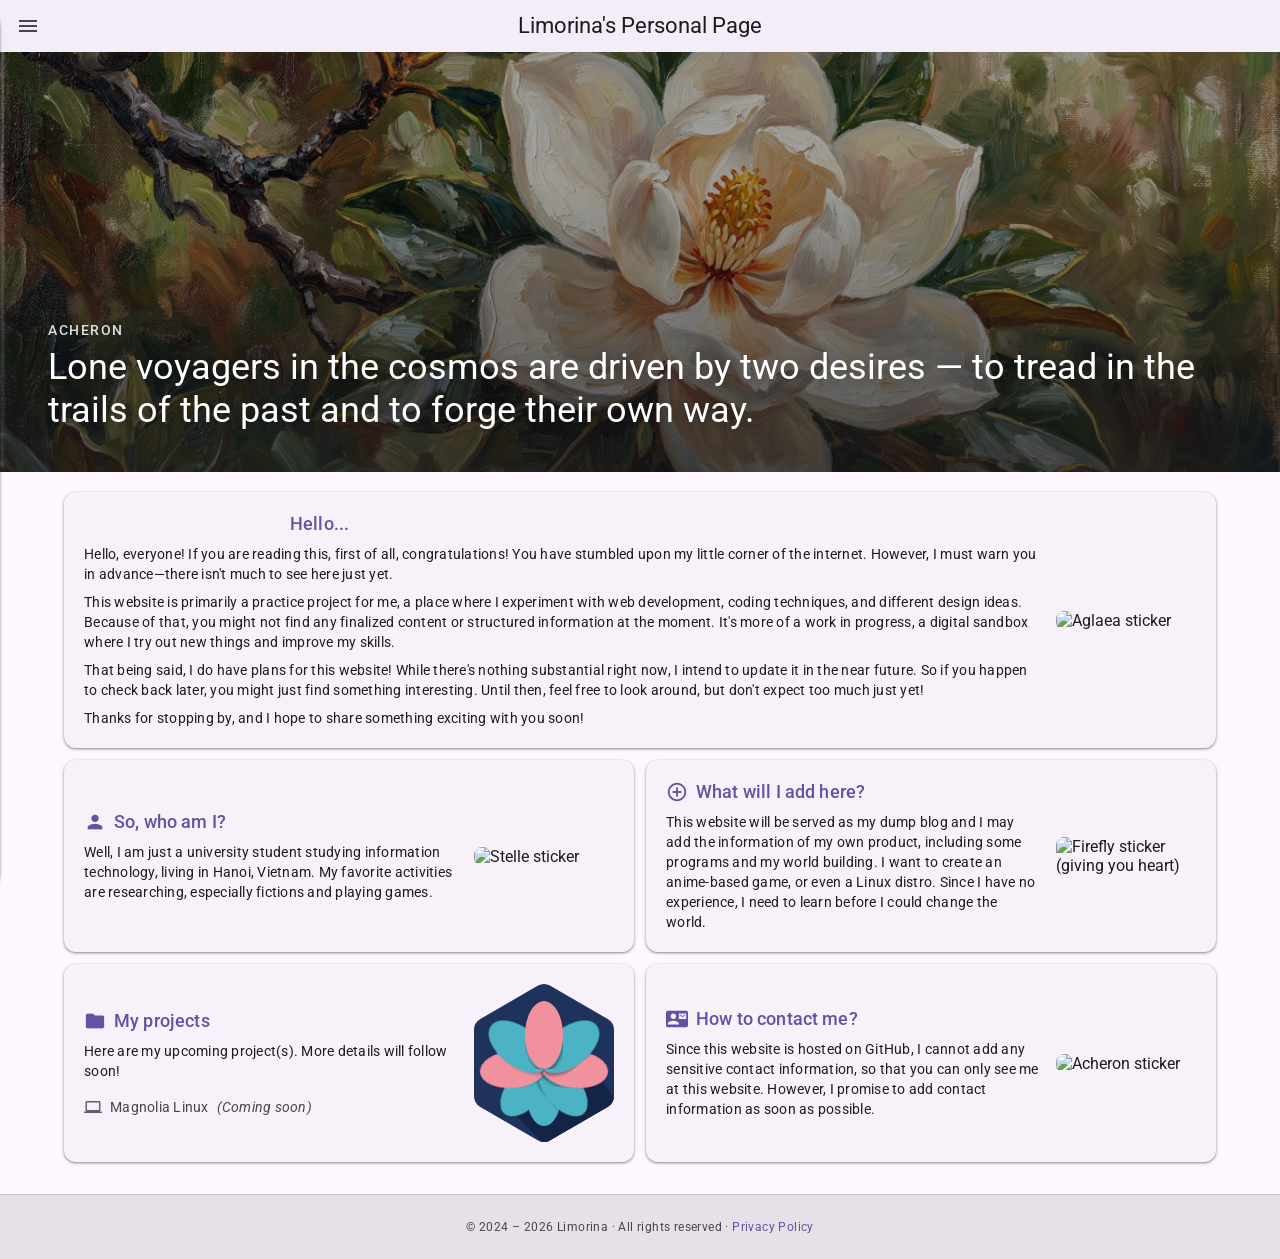
==== index.html @ 6ddd9842 "Update index.html" ====
<!DOCTYPE html>
<html lang="en">

<head>
    <meta charset="utf-8">
    <meta http-equiv="X-UA-Compatible" content="IE=edge">
    <meta name="viewport" content="width=device-width, initial-scale=1">
    <title>Limorina's Personal Page</title>

    <!-- Favicon -->
    <link rel="icon" type="image/svg+xml" href="assets/images/magnolia-m3.svg">
    <link rel="apple-touch-icon" href="assets/images/magnolia-m3.svg">

    <!-- Google Fonts: Roboto + Material Symbols -->
    <link rel="preconnect" href="https://fonts.googleapis.com">
    <link rel="preconnect" href="https://fonts.gstatic.com" crossorigin>
    <link href="https://fonts.googleapis.com/css2?family=Roboto:wght@300;400;500;700&display=swap" rel="stylesheet">
    <link
        href="https://fonts.googleapis.com/css2?family=Material+Symbols+Outlined:opsz,wght,FILL,GRAD@20..48,100..700,0..1,-50..200"
        rel="stylesheet">
    <link href="https://fonts.googleapis.com/css2?family=Material+Icons" rel="stylesheet">

    <!-- Stylesheet -->
    <link rel="stylesheet" href="assets/css/main.css">
</head>

<body>

    <!-- ============================================================
         SCRIM OVERLAY (M3 Modal Drawer backdrop)
    ============================================================ -->
    <div class="md-scrim" id="drawerScrim" aria-hidden="true"></div>

    <!-- ============================================================
         M3 NAVIGATION DRAWER
    ============================================================ -->
    <nav class="md-nav-drawer" id="navDrawer" aria-label="Site navigation" aria-modal="true" role="dialog">
        <div class="md-nav-drawer__header">
            <button class="md-icon-button" id="closeDrawerBtn" aria-label="Close navigation" onclick="closeNav()">
                <span class="material-symbols-outlined">menu_open</span>
            </button>
            <span style="font-size:16px; font-weight:500; color:var(--md-sys-color-on-surface); margin-left:4px;">
                Limorina's Page
            </span>
        </div>

        <hr class="md-divider">

        <div class="md-nav-drawer__content">
            <p class="md-nav-drawer__headline">Navigation</p>

            <a href="index.html" class="md-nav-item active" id="nav-home" aria-current="page">
                <span class="material-icons md-nav-item__icon">home</span>
                <span class="md-nav-item__label">Home</span>
            </a>

            <a href="documents" class="md-nav-item" id="nav-documents">
                <span class="material-icons md-nav-item__icon">description</span>
                <span class="md-nav-item__label">Documents</span>
            </a>

            <a href="privacy.html" class="md-nav-item" id="nav-privacy">
                <span class="material-icons md-nav-item__icon">privacy_tip</span>
                <span class="md-nav-item__label">Privacy Policy</span>
            </a>
        </div>
    </nav>

    <!-- ============================================================
         M3 TOP APP BAR — Center-aligned variant
    ============================================================ -->
    <header class="md-top-app-bar" id="topAppBar">
        <div class="md-top-app-bar__leading">
            <button class="md-icon-button" id="openDrawerBtn" aria-label="Open navigation" onclick="openNav()">
                <span class="material-icons">menu</span>
            </button>
        </div>

        <a href="index.html" class="md-top-app-bar__title">Limorina's Personal Page</a>

        <div class="md-top-app-bar__trailing">
            <button class="md-icon-button" id="themeToggleBtn" aria-label="Toggle dark mode">
                <span class="material-icons">dark_mode</span>
            </button>
        </div>
    </header>

    <!-- ============================================================
         HERO SECTION
    ============================================================ -->
    <section class="md-hero" aria-label="Hero banner">
        <img class="md-hero__image" src="assets/images/magnolia-bg.jpg" alt="Magnolia background" loading="eager">
        <div class="md-hero__overlay"></div>
        <div class="md-hero__content">
            <p class="md-hero__eyebrow">Acheron</p>
            <h1 class="md-hero__title">
                Lone voyagers in the cosmos are driven by two desires — to tread in the trails of the past and to forge
                their own way.
            </h1>
        </div>
    </section>

    <!-- ============================================================
         MAIN CONTENT
    ============================================================ -->
    <main class="md-main" id="main">

        <!-- Hero / Welcome card (full-width) -->
        <div class="md-card-grid md-card-grid--full" style="margin-bottom: 12px;">
            <article class="md-card" id="card-hello">
                <div class="md-card__body">
                    <div class="md-card__text">
                        <div class="md-card__title-row">
                            <span class="material-icons">lightbulb</span>
                            <span class="md-card__title">Hello...</span>
                        </div>
                        <p class="md-card__supporting-text">
                            Hello, everyone! If you are reading this, first of all, congratulations! You have stumbled
                            upon my little corner of the internet. However, I must warn you in advance—there isn't much
                            to see here just yet.
                        </p>
                        <p class="md-card__supporting-text">
                            This website is primarily a practice project for me, a place where I experiment with web
                            development, coding techniques, and different design ideas. Because of that, you might not
                            find any finalized content or structured information at the moment. It's more of a work in
                            progress, a digital sandbox where I try out new things and improve my skills.
                        </p>
                        <p class="md-card__supporting-text">
                            That being said, I do have plans for this website! While there's nothing substantial right
                            now, I intend to update it in the near future. So if you happen to check back later, you
                            might just find something interesting. Until then, feel free to look around, but don't
                            expect too much just yet!
                        </p>
                        <p class="md-card__supporting-text">
                            Thanks for stopping by, and I hope to share something exciting with you soon!
                        </p>
                    </div>
                    <div class="md-card__media">
                        <img src="https://limorina.id.vn/assets/images/Sticker_PPG_20_Aglaea_04.png"
                            alt="Aglaea sticker" loading="lazy">
                    </div>
                </div>
            </article>
        </div>

        <!-- Two-column card grid -->
        <div class="md-card-grid">

            <article class="md-card" id="card-about">
                <div class="md-card__body">
                    <div class="md-card__text">
                        <div class="md-card__title-row">
                            <span class="material-icons">person</span>
                            <span class="md-card__title">So, who am I?</span>
                        </div>
                        <p class="md-card__supporting-text">
                            Well, I am just a university student studying information technology, living in Hanoi,
                            Vietnam. My favorite activities are researching, especially fictions and playing games.
                        </p>
                    </div>
                    <div class="md-card__media">
                        <img src="assets/images/Sticker_PPG_14_Stelle_01.png" alt="Stelle sticker" loading="lazy">
                    </div>
                </div>
            </article>

            <article class="md-card" id="card-plans">
                <div class="md-card__body">
                    <div class="md-card__text">
                        <div class="md-card__title-row">
                            <span class="material-icons">add_circle_outline</span>
                            <span class="md-card__title">What will I add here?</span>
                        </div>
                        <p class="md-card__supporting-text">
                            This website will be served as my dump blog and I may add the information of my own product,
                            including some programs and my world building. I want to create an anime-based game, or even
                            a Linux distro. Since I have no experience, I need to learn before I could change the world.
                        </p>
                    </div>
                    <div class="md-card__media">
                        <img src="assets/images/Sticker_PPG_15_Firefly_01.png" alt="Firefly sticker (giving you heart)"
                            loading="lazy">
                    </div>
                </div>
            </article>

            <article class="md-card" id="card-projects">
                <div class="md-card__body">
                    <div class="md-card__text">
                        <div class="md-card__title-row">
                            <span class="material-icons">folder</span>
                            <span class="md-card__title">My projects</span>
                        </div>
                        <p class="md-card__supporting-text">
                            Here are my upcoming project(s). More details will follow soon!
                        </p>
                        <div class="md-card__supporting-text">
                            <ul>
                                <li>
                                    <span class="material-icons">computer</span>
                                    Magnolia Linux <em>(Coming soon)</em>
                                </li>
                            </ul>
                        </div>
                    </div>
                    <div class="md-card__media">
                        <img src="assets/images/magnolia-logo.svg" alt="Magnolia Linux logo" loading="lazy">
                    </div>
                </div>
            </article>

            <article class="md-card" id="card-contact">
                <div class="md-card__body">
                    <div class="md-card__text">
                        <div class="md-card__title-row">
                            <span class="material-icons">contact_mail</span>
                            <span class="md-card__title">How to contact me?</span>
                        </div>
                        <p class="md-card__supporting-text">
                            Since this website is hosted on GitHub, I cannot add any sensitive contact information, so
                            that you can only see me at this website. However, I promise to add contact information as
                            soon as possible.
                        </p>
                    </div>
                    <div class="md-card__media">
                        <img src="assets/images/Sticker_PPG_13_Acheron_01.png" alt="Acheron sticker" loading="lazy">
                    </div>
                </div>
            </article>

        </div>
    </main>

    <!-- ============================================================
         FOOTER
    ============================================================ -->
    <footer class="md-footer">
        <p>&copy; 2024 – <span id="year"></span> Limorina · All rights reserved ·
            <a href="privacy.html">Privacy Policy</a>
        </p>
    </footer>

    <!-- JS -->
    <script src="assets/js/main.js" defer></script>
</body>

</html>
---- assets/css/main.css ----
/* ============================================================
   Material Design 3 — justlimorina.github.io
   ============================================================ */

/* ---------- Adwaita Sans (local, kept as secondary option) -- */
@font-face {
    font-family: 'Adwaita Sans';
    src: url("../fonts/adwaita/adwaita-sans/AdwaitaSans-Regular.ttf") format('truetype'),
         local('Adwaita Sans');
    font-weight: normal;
    font-style: normal;
}

/* ---------- M3 Color Tokens (Light scheme) ------------------ */
:root {
    /* Primary */
    --md-sys-color-primary:              #6750A4;
    --md-sys-color-on-primary:           #FFFFFF;
    --md-sys-color-primary-container:    #EADDFF;
    --md-sys-color-on-primary-container: #21005D;

    /* Secondary */
    --md-sys-color-secondary:              #625B71;
    --md-sys-color-on-secondary:           #FFFFFF;
    --md-sys-color-secondary-container:    #E8DEF8;
    --md-sys-color-on-secondary-container: #1D192B;

    /* Tertiary */
    --md-sys-color-tertiary:              #7D5260;
    --md-sys-color-on-tertiary:           #FFFFFF;
    --md-sys-color-tertiary-container:    #FFD8E4;
    --md-sys-color-on-tertiary-container: #31111D;

    /* Surface */
    --md-sys-color-background:            #FEF7FF;
    --md-sys-color-on-background:         #1C1B1F;
    --md-sys-color-surface:               #FEF7FF;
    --md-sys-color-on-surface:            #1C1B1F;
    --md-sys-color-surface-variant:       #E7E0EC;
    --md-sys-color-on-surface-variant:    #49454F;
    --md-sys-color-surface-container-lowest:  #FFFFFF;
    --md-sys-color-surface-container-low:     #F7F2FA;
    --md-sys-color-surface-container:         #F3EDF7;
    --md-sys-color-surface-container-high:    #ECE6F0;
    --md-sys-color-surface-container-highest: #E6E0E9;

    /* Outline */
    --md-sys-color-outline:         #79747E;
    --md-sys-color-outline-variant: #CAC4D0;

    /* Error */
    --md-sys-color-error:           #B3261E;
    --md-sys-color-on-error:        #FFFFFF;
    --md-sys-color-error-container: #F9DEDC;

    /* Inverse */
    --md-sys-color-inverse-surface:    #313033;
    --md-sys-color-inverse-on-surface: #F4EFF4;
    --md-sys-color-inverse-primary:    #D0BCFF;

    /* Elevation (box-shadows per M3 tonal elevation) */
    --md-sys-elevation-level0: none;
    --md-sys-elevation-level1: 0px 1px 2px rgba(0,0,0,.3), 0px 1px 3px 1px rgba(0,0,0,.15);
    --md-sys-elevation-level2: 0px 1px 2px rgba(0,0,0,.3), 0px 2px 6px 2px rgba(0,0,0,.15);
    --md-sys-elevation-level3: 0px 4px 8px 3px rgba(0,0,0,.15), 0px 1px 3px rgba(0,0,0,.3);

    /* Shape */
    --md-sys-shape-corner-none:         0px;
    --md-sys-shape-corner-extra-small:  4px;
    --md-sys-shape-corner-small:        8px;
    --md-sys-shape-corner-medium:       12px;
    --md-sys-shape-corner-large:        16px;
    --md-sys-shape-corner-extra-large:  28px;
    --md-sys-shape-corner-full:         50px;

    /* Transition */
    --md-sys-motion-duration-short1: 50ms;
    --md-sys-motion-duration-medium2: 300ms;
    --md-sys-motion-duration-long2: 500ms;
    --md-sys-motion-easing-standard: cubic-bezier(0.2, 0, 0, 1);
    --md-sys-motion-easing-emphasized: cubic-bezier(0.2, 0, 0, 1);

    /* State layers */
    --md-sys-state-hover-opacity:   0.08;
    --md-sys-state-focus-opacity:   0.12;
    --md-sys-state-pressed-opacity: 0.12;
}

/* ---------- M3 Color Tokens (Dark scheme) ------------------ */
body.dark-theme {
    --md-sys-color-primary:              #D0BCFF;
    --md-sys-color-on-primary:           #381E72;
    --md-sys-color-primary-container:    #4F378B;
    --md-sys-color-on-primary-container: #EADDFF;

    --md-sys-color-secondary:              #CCC2DC;
    --md-sys-color-on-secondary:           #332D41;
    --md-sys-color-secondary-container:    #4A4458;
    --md-sys-color-on-secondary-container: #E8DEF8;

    --md-sys-color-background:            #1C1B1F;
    --md-sys-color-on-background:         #E6E1E5;
    --md-sys-color-surface:               #1C1B1F;
    --md-sys-color-on-surface:            #E6E1E5;
    --md-sys-color-surface-variant:       #49454F;
    --md-sys-color-on-surface-variant:    #CAC4D0;
    
    --md-sys-color-surface-container-lowest:  #0F0E11;
    --md-sys-color-surface-container-low:     #1D1B1E;
    --md-sys-color-surface-container:         #211F26;
    --md-sys-color-surface-container-high:    #2B2930;
    --md-sys-color-surface-container-highest: #36343B;

    --md-sys-color-outline:         #938F99;
    --md-sys-color-outline-variant: #49454F;
}

/* ============================================================
   BASE RESET & BODY
   ============================================================ */
*, *::before, *::after {
    box-sizing: border-box;
    margin: 0;
    padding: 0;
}

html {
    scroll-behavior: smooth;
}

body {
    font-family: 'Roboto', 'Adwaita Sans', Arial, Helvetica, sans-serif;
    background-color: var(--md-sys-color-background);
    color: var(--md-sys-color-on-background);
    min-height: 100vh;
    display: flex;
    flex-direction: column;
    padding: 0;
    margin: 0;
    -webkit-font-smoothing: antialiased;
    transition: background-color 300ms ease, color 300ms ease;
}

/* ============================================================
   M3 TYPOGRAPHY SCALE
   ============================================================ */
.md-typescale-display-large   { font-size: 57px; line-height: 64px; font-weight: 400; letter-spacing: -0.25px; }
.md-typescale-display-medium  { font-size: 45px; line-height: 52px; font-weight: 400; }
.md-typescale-display-small   { font-size: 36px; line-height: 44px; font-weight: 400; }
.md-typescale-headline-large  { font-size: 32px; line-height: 40px; font-weight: 400; }
.md-typescale-headline-medium { font-size: 28px; line-height: 36px; font-weight: 400; }
.md-typescale-headline-small  { font-size: 24px; line-height: 32px; font-weight: 400; }
.md-typescale-title-large     { font-size: 22px; line-height: 28px; font-weight: 400; }
.md-typescale-title-medium    { font-size: 16px; line-height: 24px; font-weight: 500; letter-spacing: 0.15px; }
.md-typescale-title-small     { font-size: 14px; line-height: 20px; font-weight: 500; letter-spacing: 0.1px; }
.md-typescale-body-large      { font-size: 16px; line-height: 24px; font-weight: 400; letter-spacing: 0.5px; }
.md-typescale-body-medium     { font-size: 14px; line-height: 20px; font-weight: 400; letter-spacing: 0.25px; }
.md-typescale-body-small      { font-size: 12px; line-height: 16px; font-weight: 400; letter-spacing: 0.4px; }
.md-typescale-label-large     { font-size: 14px; line-height: 20px; font-weight: 500; letter-spacing: 0.1px; }
.md-typescale-label-medium    { font-size: 12px; line-height: 16px; font-weight: 500; letter-spacing: 0.5px; }
.md-typescale-label-small     { font-size: 11px; line-height: 16px; font-weight: 500; letter-spacing: 0.5px; }

/* ============================================================
   TOP APP BAR — M3 Center-aligned
   ============================================================ */
.md-top-app-bar {
    position: sticky;
    top: 0;
    z-index: 200;
    display: flex;
    align-items: center;
    justify-content: space-between;
    height: 52px;
    padding: 0 4px;
    background-color: var(--md-sys-color-surface-container);
    color: var(--md-sys-color-on-surface);
    transition: 
        box-shadow var(--md-sys-motion-duration-medium2) var(--md-sys-motion-easing-standard),
        background-color 300ms ease,
        color 300ms ease;
}

.md-top-app-bar__leading,
.md-top-app-bar__trailing {
    display: flex;
    align-items: center;
    gap: 4px;
}

.md-top-app-bar__title {
    position: absolute;
    left: 50%;
    transform: translateX(-50%);
    font-size: 22px;
    line-height: 28px;
    font-weight: 400;
    color: var(--md-sys-color-on-surface);
    white-space: nowrap;
    text-decoration: none;
    pointer-events: auto;
}

.md-top-app-bar__title:hover {
    color: var(--md-sys-color-primary);
}

/* Icon button (used in top app bar) */
.md-icon-button {
    position: relative;
    display: inline-flex;
    align-items: center;
    justify-content: center;
    width: 48px;
    height: 48px;
    border-radius: var(--md-sys-shape-corner-full);
    background: none;
    border: none;
    cursor: pointer;
    color: var(--md-sys-color-on-surface-variant);
    overflow: hidden;
    -webkit-tap-highlight-color: transparent;
    transition: background-color var(--md-sys-motion-duration-short1);
}

.md-icon-button:hover {
    background-color: rgba(28, 27, 31, calc(var(--md-sys-state-hover-opacity)));
}

.md-icon-button:active {
    background-color: rgba(28, 27, 31, calc(var(--md-sys-state-pressed-opacity)));
}

.md-icon-button .material-symbols-outlined,
.md-icon-button .material-icons {
    font-size: 24px;
}

/* ============================================================
   NAVIGATION DRAWER — M3 Modal variant
   ============================================================ */

/* Scrim overlay */
.md-scrim {
    position: fixed;
    inset: 0;
    z-index: 299;
    background-color: rgba(0, 0, 0, 0.32);
    opacity: 0;
    pointer-events: none;
    transition: opacity var(--md-sys-motion-duration-medium2) var(--md-sys-motion-easing-standard);
}

.md-scrim.is-visible {
    opacity: 1;
    pointer-events: auto;
}

/* Drawer panel */
.md-nav-drawer {
    position: fixed;
    top: 0;
    left: 0;
    bottom: 0;
    z-index: 300;
    width: 360px;
    max-width: 85vw;
    background-color: var(--md-sys-color-surface-container-low);
    border-radius: 0 var(--md-sys-shape-corner-extra-large) var(--md-sys-shape-corner-extra-large) 0;
    display: flex;
    flex-direction: column;
    overflow: hidden;
    transform: translateX(-100%);
    transition: transform var(--md-sys-motion-duration-long2) var(--md-sys-motion-easing-emphasized);
    box-shadow: var(--md-sys-elevation-level1);
}

.md-nav-drawer.is-open {
    transform: translateX(0);
}

/* Drawer header */
.md-nav-drawer__header {
    display: flex;
    align-items: center;
    padding: 16px 12px 16px 16px;
    min-height: 64px;
    gap: 8px;
}

.md-nav-drawer__headline {
    font-size: 14px;
    font-weight: 500;
    letter-spacing: 0.1px;
    color: var(--md-sys-color-on-surface-variant);
    padding: 18px 28px 10px;
    text-transform: uppercase;
}

/* Drawer scroll area */
.md-nav-drawer__content {
    flex: 1;
    overflow-y: auto;
    padding: 0 12px;
}

/* Nav item */
.md-nav-item {
    position: relative;
    display: flex;
    align-items: center;
    gap: 12px;
    padding: 0 24px 0 16px;
    height: 56px;
    border-radius: var(--md-sys-shape-corner-full);
    text-decoration: none;
    color: var(--md-sys-color-on-surface-variant);
    font-size: 14px;
    font-weight: 500;
    letter-spacing: 0.1px;
    overflow: hidden;
    cursor: pointer;
    transition:
        background-color var(--md-sys-motion-duration-medium2) var(--md-sys-motion-easing-standard),
        color var(--md-sys-motion-duration-medium2) var(--md-sys-motion-easing-standard);
    margin-bottom: 4px;
}

.md-nav-item:hover {
    background-color: rgba(103, 80, 164, 0.08);
    color: var(--md-sys-color-on-surface);
}

.md-nav-item.active {
    background-color: var(--md-sys-color-secondary-container);
    color: var(--md-sys-color-on-secondary-container);
}

.md-nav-item.active .md-nav-item__icon {
    color: var(--md-sys-color-on-secondary-container);
}

.md-nav-item__icon {
    font-size: 24px;
    color: var(--md-sys-color-on-surface-variant);
    flex-shrink: 0;
    transition: color var(--md-sys-motion-duration-medium2);
}

.md-nav-item__label {
    flex: 1;
    min-width: 0;
    overflow: hidden;
    text-overflow: ellipsis;
    white-space: nowrap;
}

/* Drawer close button area */
.md-nav-drawer__close {
    display: flex;
    align-items: center;
    justify-content: flex-start;
    padding: 8px 12px;
}

/* ============================================================
   HERO / BANNER SECTION
   ============================================================ */
.md-hero {
    position: relative;
    width: 100%;
    height: 420px;
    overflow: hidden;
    flex-shrink: 0;
}

.md-hero__image {
    width: 100%;
    height: 100%;
    object-fit: cover;
    object-position: center;
    display: block;
    filter: brightness(0.65);
    transition: transform 8s ease-in-out;
}

.md-hero:hover .md-hero__image {
    transform: scale(1.04);
}

.md-hero__overlay {
    position: absolute;
    inset: 0;
    background: linear-gradient(
        to bottom,
        transparent 30%,
        rgba(28, 27, 31, 0.6) 100%
    );
}

.md-hero__content {
    position: absolute;
    bottom: 40px;
    left: 48px;
    right: 48px;
    color: #fff;
    animation: md-fade-up 0.8s var(--md-sys-motion-easing-emphasized) both;
}

.md-hero__eyebrow {
    font-size: 14px;
    font-weight: 500;
    letter-spacing: 1.5px;
    text-transform: uppercase;
    opacity: 0.85;
    margin-bottom: 8px;
}

.md-hero__title {
    font-size: 36px;
    line-height: 1.2;
    font-weight: 400;
    text-shadow: 0 2px 16px rgba(0,0,0,0.4);
}

/* ============================================================
   MAIN CONTENT WRAPPER
   ============================================================ */
.md-main {
    flex: 1;
    padding: 20px 24px 32px;
    max-width: 1200px;
    margin: 0 auto;
    width: 100%;
}

/* ============================================================
   SECTION HEADER (above card grids)
   ============================================================ */
.md-section-header {
    margin: 24px 0 16px;
}

.md-section-header h2 {
    font-size: 22px;
    line-height: 28px;
    font-weight: 400;
    color: var(--md-sys-color-primary);
}

/* ============================================================
   CARD GRID
   ============================================================ */
.md-card-grid {
    display: grid;
    grid-template-columns: repeat(2, 1fr);
    gap: 12px;
}

.md-card-grid--full {
    grid-template-columns: 1fr;
}

/* ============================================================
   M3 ELEVATED CARD
   ============================================================ */
.md-card {
    position: relative;
    background-color: var(--md-sys-color-surface-container-low);
    border-radius: var(--md-sys-shape-corner-medium);
    box-shadow: var(--md-sys-elevation-level1);
    overflow: hidden;
    display: flex;
    flex-direction: column;
    transition:
        box-shadow var(--md-sys-motion-duration-medium2) var(--md-sys-motion-easing-standard),
        background-color var(--md-sys-motion-duration-medium2) var(--md-sys-motion-easing-standard);
}

.md-card:hover {
    box-shadow: var(--md-sys-elevation-level2);
    background-color: var(--md-sys-color-surface-container);
}

/* Card with horizontal layout (image side-by-side) */
.md-card--horizontal .md-card__body {
    flex-direction: row;
    align-items: center;
}

.md-card__body {
    display: flex;
    flex-direction: row;
    align-items: center;
    padding: 20px;
    gap: 16px;
    flex: 1;
}

.md-card__text {
    flex: 1;
    min-width: 0;
    display: flex;
    flex-direction: column;
    gap: 8px;
    justify-content: center;
}

.md-card__title-row {
    display: flex;
    align-items: center;
    gap: 8px;
    color: var(--md-sys-color-primary);
}

.md-card__title-row .material-symbols-outlined,
.md-card__title-row .material-icons {
    font-size: 22px;
    flex-shrink: 0;
}

.md-card__title {
    font-size: 18px;
    line-height: 24px;
    font-weight: 500;
    letter-spacing: 0.15px;
    color: var(--md-sys-color-primary);
}

.md-card__supporting-text {
    font-size: 14px;
    line-height: 20px;
    font-weight: 400;
    letter-spacing: 0.25px;
    color: var(--md-sys-color-on-surface);
    word-break: break-word;
}

.md-card__supporting-text ul {
    list-style: none;
    padding: 0;
    margin-top: 8px;
    display: flex;
    flex-direction: column;
    gap: 6px;
}

.md-card__supporting-text ul li {
    display: flex;
    align-items: center;
    gap: 8px;
    font-size: 14px;
    color: var(--md-sys-color-on-surface-variant);
}

.md-card__supporting-text ul li .material-icons,
.md-card__supporting-text ul li .material-symbols-outlined {
    font-size: 18px;
    color: var(--md-sys-color-secondary);
    flex-shrink: 0;
}

/* Card image area */
.md-card__media {
    display: flex;
    align-items: center;
    justify-content: center;
    flex-shrink: 0;
    width: 140px;
    min-width: 100px;
    max-width: 180px;
}

.md-card__media img {
    display: block;
    width: 100%;
    height: auto;
    max-height: 160px;
    object-fit: contain;
    border-radius: var(--md-sys-shape-corner-small);
}

/* Tonal filled card variant */
.md-card--filled {
    background-color: var(--md-sys-color-secondary-container);
    box-shadow: none;
}

.md-card--filled:hover {
    box-shadow: var(--md-sys-elevation-level1);
    background-color: #d9d0e9; /* slightly darker on hover */
}

.md-card--filled .md-card__title,
.md-card--filled .md-card__title-row {
    color: var(--md-sys-color-on-secondary-container);
}

.md-card--filled .md-card__supporting-text {
    color: var(--md-sys-color-on-secondary-container);
}

/* ============================================================
   RIPPLE EFFECT
   ============================================================ */
.md-ripple {
    position: absolute;
    border-radius: 50%;
    transform: scale(0);
    animation: md-ripple-anim 600ms linear;
    background-color: rgba(103, 80, 164, 0.2);
    pointer-events: none;
}

@keyframes md-ripple-anim {
    to {
        transform: scale(4);
        opacity: 0;
    }
}

/* ============================================================
   STATE LAYER (hover/focus pseudo-element pattern)
   ============================================================ */
.md-card::after {
    content: '';
    position: absolute;
    inset: 0;
    border-radius: inherit;
    background-color: var(--md-sys-color-on-surface);
    opacity: 0;
    transition: opacity var(--md-sys-motion-duration-medium2) var(--md-sys-motion-easing-standard);
    pointer-events: none;
}

.md-card:hover::after {
    opacity: var(--md-sys-state-hover-opacity);
}

/* ============================================================
   DIVIDER
   ============================================================ */
.md-divider {
    height: 1px;
    background-color: var(--md-sys-color-outline-variant);
    border: none;
    margin: 0;
}

/* ============================================================
   FOOTER
   ============================================================ */
.md-footer {
    background-color: var(--md-sys-color-surface-container-highest);
    color: var(--md-sys-color-on-surface-variant);
    border-top: 1px solid var(--md-sys-color-outline-variant);
    padding: 24px;
    text-align: center;
    font-size: 12px;
    line-height: 16px;
    letter-spacing: 0.4px;
}

.md-footer a {
    color: var(--md-sys-color-primary);
    text-decoration: none;
}

.md-footer a:hover {
    text-decoration: underline;
}

/* ============================================================
   PRIVACY PAGE SPECIFIC
   ============================================================ */
.md-prose h1 {
    font-size: 32px;
    line-height: 40px;
    font-weight: 400;
    color: var(--md-sys-color-primary);
    margin-bottom: 8px;
}

.md-prose .md-eyebrow {
    font-size: 12px;
    letter-spacing: 0.5px;
    color: var(--md-sys-color-on-surface-variant);
    margin-bottom: 32px;
    display: block;
}

.md-prose h2 {
    font-size: 20px;
    line-height: 28px;
    font-weight: 500;
    color: var(--md-sys-color-on-surface);
    margin-top: 28px;
    margin-bottom: 8px;
}

.md-prose p {
    font-size: 14px;
    line-height: 20px;
    letter-spacing: 0.25px;
    color: var(--md-sys-color-on-surface-variant);
    margin-bottom: 8px;
}

/* ============================================================
   ANIMATIONS
   ============================================================ */
@keyframes md-fade-up {
    from {
        opacity: 0;
        transform: translateY(24px);
    }
    to {
        opacity: 1;
        transform: translateY(0);
    }
}

.md-card {
    animation: md-fade-up 0.5s var(--md-sys-motion-easing-emphasized) both;
}

.md-card:nth-child(1) { animation-delay: 0.05s; }
.md-card:nth-child(2) { animation-delay: 0.10s; }
.md-card:nth-child(3) { animation-delay: 0.15s; }
.md-card:nth-child(4) { animation-delay: 0.20s; }
.md-card:nth-child(5) { animation-delay: 0.25s; }

/* ============================================================
   RESPONSIVE
   ============================================================ */
@media (max-width: 720px) {
    .md-card-grid {
        grid-template-columns: 1fr;
    }

    .md-card__body {
        flex-direction: column;
        align-items: flex-start;
    }

    .md-card__media {
        width: 100%;
        max-width: 100%;
        justify-content: center;
    }

    .md-card__media img {
        max-height: 200px;
        width: auto;
        margin: 0 auto;
    }

    .md-hero {
        height: 280px;
    }

    .md-hero__content {
        bottom: 24px;
        left: 24px;
        right: 24px;
    }

    .md-hero__title {
        font-size: 24px;
    }

    .md-main {
        padding: 16px 16px 24px;
    }

    .md-top-app-bar__title {
        font-size: 18px;
    }

    .md-nav-drawer {
        width: 300px;
    }
}

@media (max-width: 400px) {
    .md-hero {
        height: 220px;
    }

    .md-hero__title {
        font-size: 20px;
    }
}
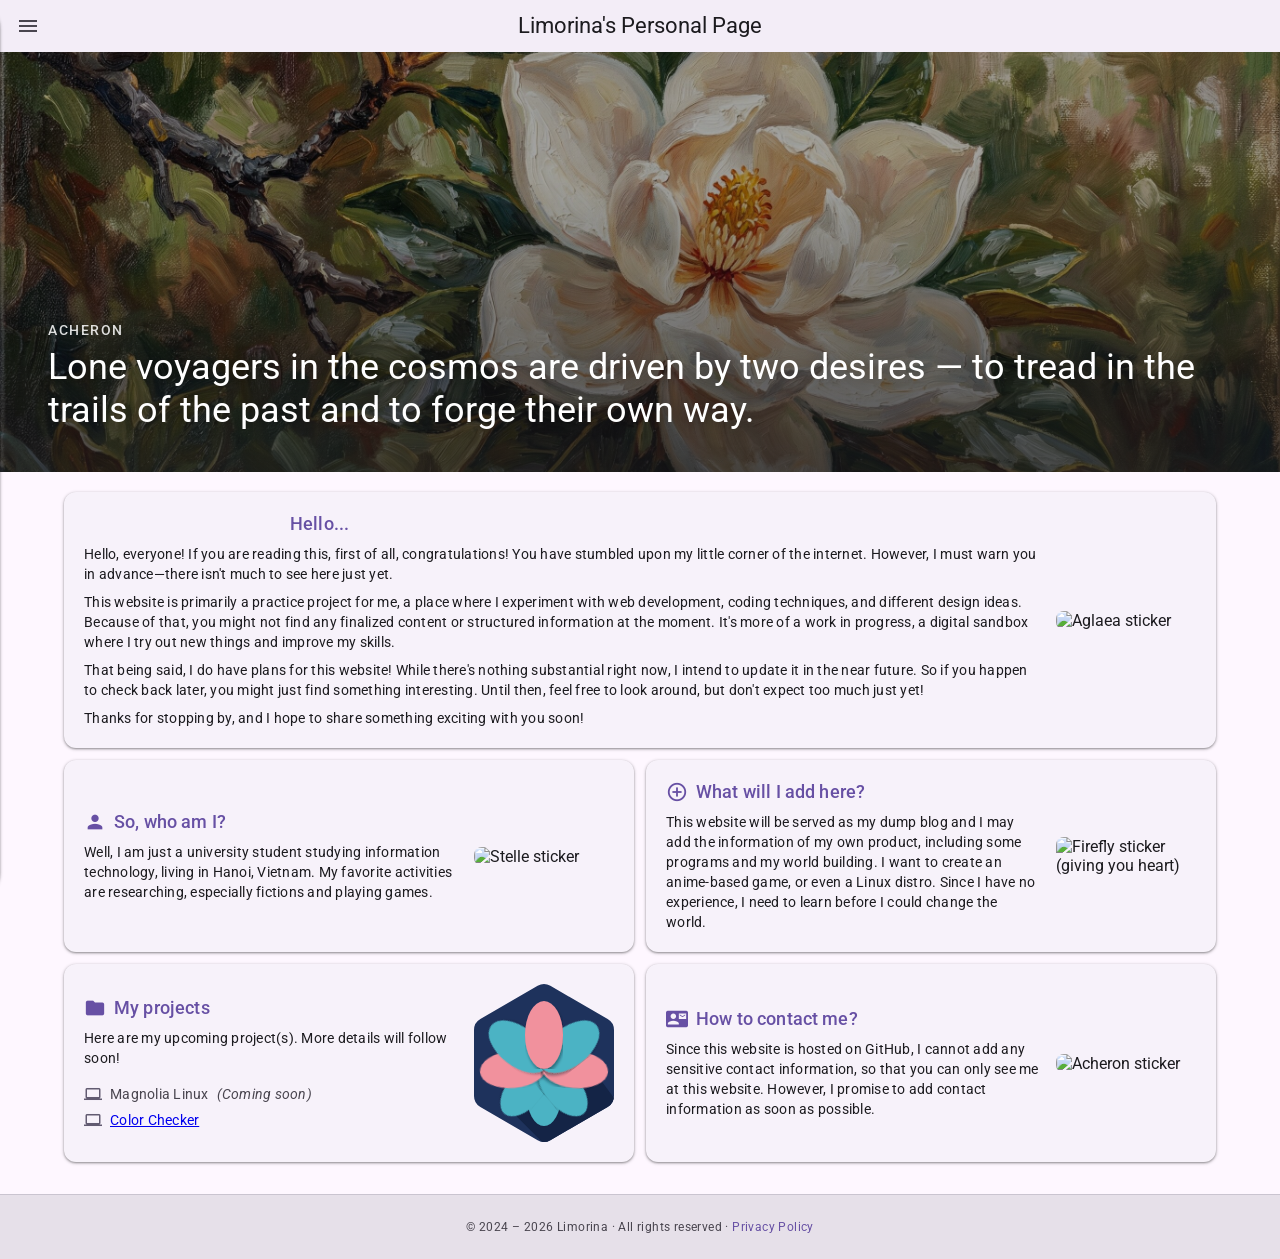
==== commit a76aa473: "Add Color Checker link to index.html" ====
--- a/index.html
+++ b/index.html
@@ -200,6 +200,10 @@
                                     <span class="material-icons">computer</span>
                                     Magnolia Linux <em>(Coming soon)</em>
                                 </li>
+                                <li>
+                                    <span class="material-icons">computer</span>
+                                    <a href="https://limorina.id.vn/color-checker/">Color Checker</a>
+                                </li>
                             </ul>
                         </div>
                     </div>
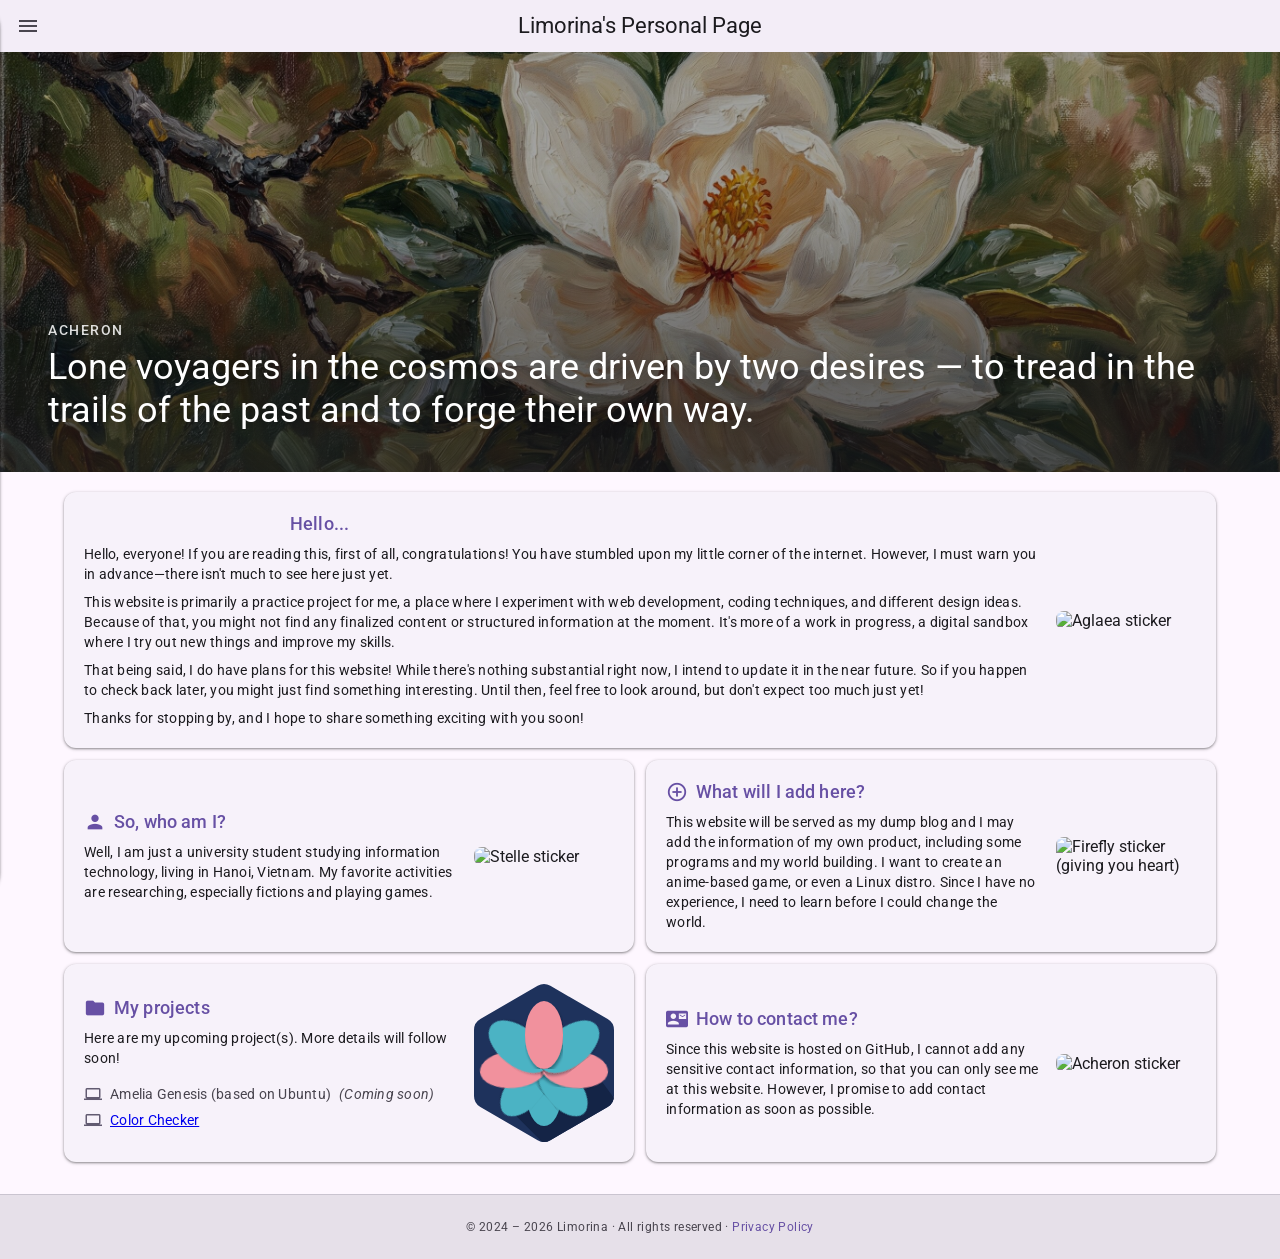
==== commit 9e9ea986: "Update Linux distribution name in index.html" ====
--- a/index.html
+++ b/index.html
@@ -136,7 +136,7 @@
                         </p>
                     </div>
                     <div class="md-card__media">
-                        <img src="https://limorina.id.vn/assets/images/Sticker_PPG_20_Aglaea_04.png"
+                        <img src="assets/images/Sticker_PPG_20_Aglaea_04.png"
                             alt="Aglaea sticker" loading="lazy">
                     </div>
                 </div>
@@ -198,11 +198,11 @@
                             <ul>
                                 <li>
                                     <span class="material-icons">computer</span>
-                                    Magnolia Linux <em>(Coming soon)</em>
+                                    Amelia Genesis (based on Ubuntu) <em>(Coming soon)</em>
                                 </li>
                                 <li>
                                     <span class="material-icons">computer</span>
-                                    <a href="https://limorina.id.vn/color-checker/">Color Checker</a>
+                                    <a href="https://limorina.io.vn/color-checker/">Color Checker</a>
                                 </li>
                             </ul>
                         </div>
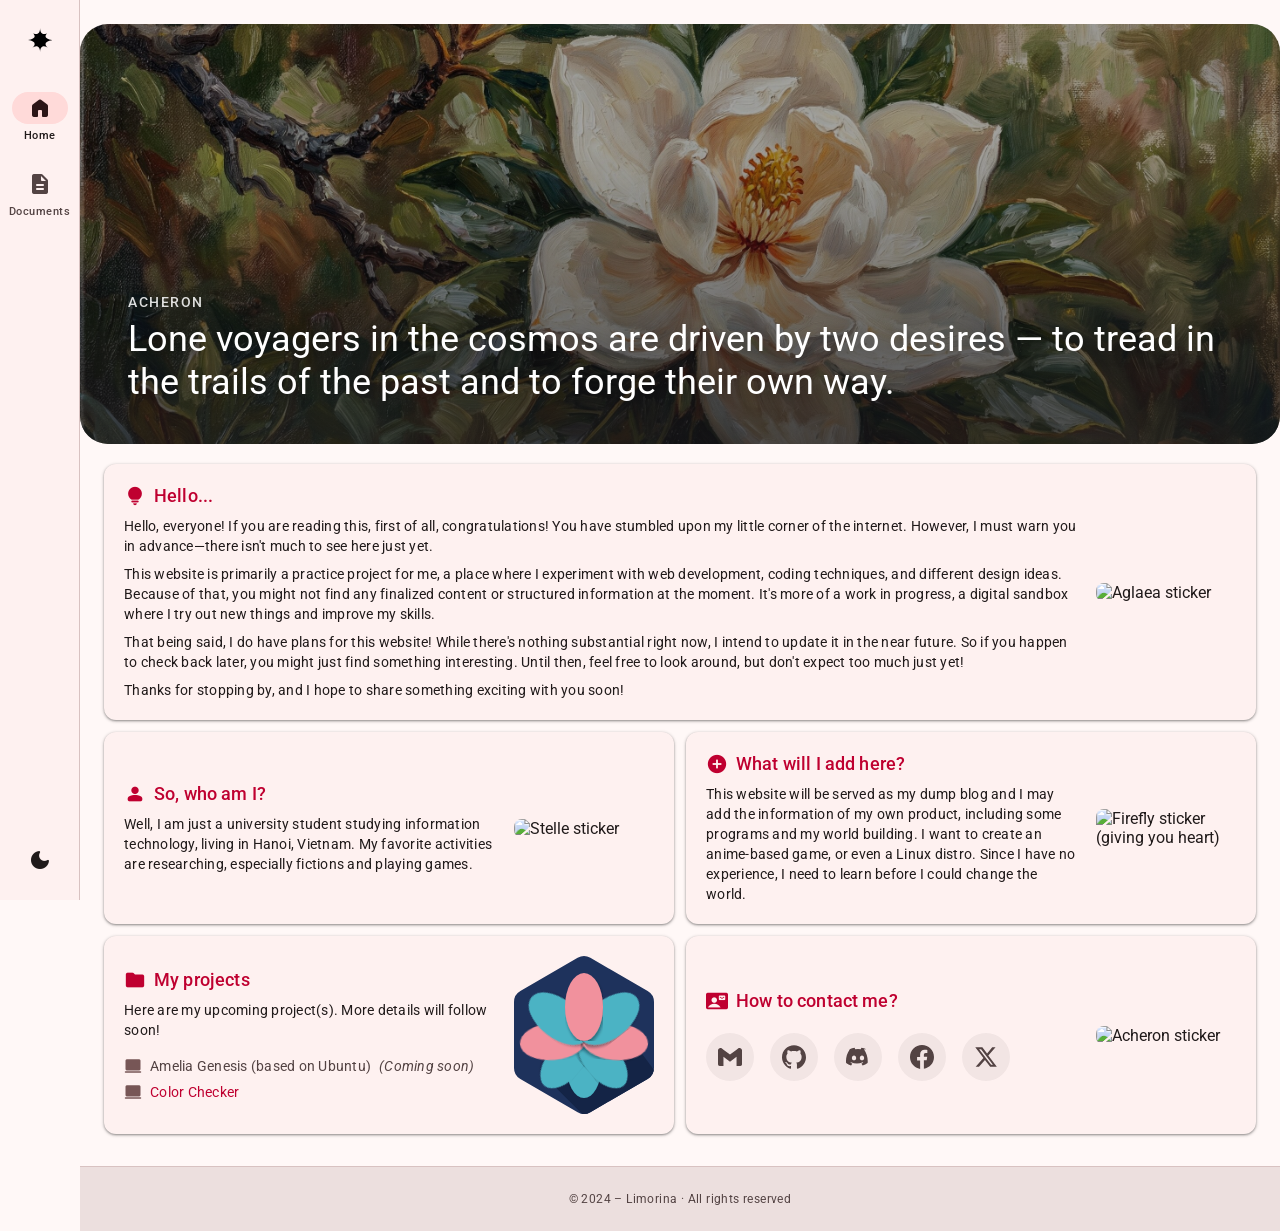
==== commit 9f821269: "mass update: add contacts method and UI changes" ====
--- a/index.html
+++ b/index.html
@@ -8,15 +8,15 @@
     <title>Limorina's Personal Page</title>
 
     <!-- Favicon -->
-    <link rel="icon" type="image/svg+xml" href="assets/images/magnolia-m3.svg">
-    <link rel="apple-touch-icon" href="assets/images/magnolia-m3.svg">
+    <link rel="icon" type="image/svg+xml" href="assets/images/amelia_logo.svg">
+    <link rel="apple-touch-icon" href="assets/images/amelia_logo.svg">
 
     <!-- Google Fonts: Roboto + Material Symbols -->
     <link rel="preconnect" href="https://fonts.googleapis.com">
     <link rel="preconnect" href="https://fonts.gstatic.com" crossorigin>
     <link href="https://fonts.googleapis.com/css2?family=Roboto:wght@300;400;500;700&display=swap" rel="stylesheet">
     <link
-        href="https://fonts.googleapis.com/css2?family=Material+Symbols+Outlined:opsz,wght,FILL,GRAD@20..48,100..700,0..1,-50..200"
+        href="https://fonts.googleapis.com/css2?family=Material+Symbols+Rounded:opsz,wght,FILL,GRAD@20..48,100..700,0..1,-50..200"
         rel="stylesheet">
     <link href="https://fonts.googleapis.com/css2?family=Material+Icons" rel="stylesheet">
 
@@ -32,37 +32,71 @@
     <div class="md-scrim" id="drawerScrim" aria-hidden="true"></div>
 
     <!-- ============================================================
+         M3 NAVIGATION RAIL (Desktop)
+    ============================================================ -->
+    <aside class="md-nav-rail" id="navRail">
+        <div class="md-nav-rail__top">
+            <a href="index.html" class="md-nav-rail__logo-wrapper" aria-label="Limorina's Personal Page">
+                <img src="assets/images/logo-black.svg" class="md-logo md-logo--light" alt="Limorina Logo">
+                <img src="assets/images/logo-white.svg" class="md-logo md-logo--dark" alt="Limorina Logo">
+            </a>
+        </div>
+
+        <div class="md-nav-rail__destinations">
+            <a href="index.html" class="md-rail-item active" id="rail-home">
+                <div class="md-rail-item__icon-container">
+                    <md-ripple></md-ripple>
+                    <md-icon class="md-rail-item__icon">home</md-icon>
+                </div>
+                <span class="md-rail-item__label">Home</span>
+            </a>
+
+            <a href="documents" class="md-rail-item" id="rail-documents">
+                <div class="md-rail-item__icon-container">
+                    <md-ripple></md-ripple>
+                    <md-icon class="md-rail-item__icon">description</md-icon>
+                </div>
+                <span class="md-rail-item__label">Documents</span>
+            </a>
+
+        </div>
+
+        <div class="md-nav-rail__bottom">
+            <md-icon-button id="railThemeToggleBtn" aria-label="Toggle dark mode">
+                <md-icon>dark_mode</md-icon>
+            </md-icon-button>
+        </div>
+    </aside>
+
+    <!-- ============================================================
          M3 NAVIGATION DRAWER
     ============================================================ -->
     <nav class="md-nav-drawer" id="navDrawer" aria-label="Site navigation" aria-modal="true" role="dialog">
         <div class="md-nav-drawer__header">
-            <button class="md-icon-button" id="closeDrawerBtn" aria-label="Close navigation" onclick="closeNav()">
-                <span class="material-symbols-outlined">menu_open</span>
-            </button>
+            <md-icon-button id="closeDrawerBtn" aria-label="Close navigation" onclick="closeNav()">
+                <md-icon>menu_open</md-icon>
+            </md-icon-button>
             <span style="font-size:16px; font-weight:500; color:var(--md-sys-color-on-surface); margin-left:4px;">
-                Limorina's Page
+                Limorina's Personal Page
             </span>
         </div>
 
-        <hr class="md-divider">
+        <md-divider></md-divider>
 
         <div class="md-nav-drawer__content">
             <p class="md-nav-drawer__headline">Navigation</p>
-
-            <a href="index.html" class="md-nav-item active" id="nav-home" aria-current="page">
-                <span class="material-icons md-nav-item__icon">home</span>
-                <span class="md-nav-item__label">Home</span>
-            </a>
-
-            <a href="documents" class="md-nav-item" id="nav-documents">
-                <span class="material-icons md-nav-item__icon">description</span>
-                <span class="md-nav-item__label">Documents</span>
-            </a>
-
-            <a href="privacy.html" class="md-nav-item" id="nav-privacy">
-                <span class="material-icons md-nav-item__icon">privacy_tip</span>
-                <span class="md-nav-item__label">Privacy Policy</span>
-            </a>
+            <md-list class="md-nav-drawer__list">
+                <md-list-item type="link" href="index.html" class="md-nav-item active" id="nav-home">
+                    <md-icon slot="start">home</md-icon>
+                    <div slot="headline">Home</div>
+                </md-list-item>
+
+                <md-list-item type="link" href="documents" class="md-nav-item" id="nav-documents">
+                    <md-icon slot="start">description</md-icon>
+                    <div slot="headline">Documents</div>
+                </md-list-item>
+
+            </md-list>
         </div>
     </nav>
 
@@ -71,17 +105,23 @@
     ============================================================ -->
     <header class="md-top-app-bar" id="topAppBar">
         <div class="md-top-app-bar__leading">
-            <button class="md-icon-button" id="openDrawerBtn" aria-label="Open navigation" onclick="openNav()">
-                <span class="material-icons">menu</span>
-            </button>
-        </div>
-
-        <a href="index.html" class="md-top-app-bar__title">Limorina's Personal Page</a>
+            <md-icon-button id="openDrawerBtn" aria-label="Open navigation" onclick="openNav()">
+                <md-icon>menu</md-icon>
+            </md-icon-button>
+        </div>
+
+        <div class="md-top-app-bar__title-container">
+            <a href="index.html" class="md-top-app-bar__logo-link">
+                <img src="assets/images/logo-black.svg" class="md-logo md-logo--light" alt="Limorina Logo">
+                <img src="assets/images/logo-white.svg" class="md-logo md-logo--dark" alt="Limorina Logo">
+            </a>
+            <a href="index.html" class="md-top-app-bar__title">Limorina's Personal Page</a>
+        </div>
 
         <div class="md-top-app-bar__trailing">
-            <button class="md-icon-button" id="themeToggleBtn" aria-label="Toggle dark mode">
-                <span class="material-icons">dark_mode</span>
-            </button>
+            <md-icon-button id="themeToggleBtn" aria-label="Toggle dark mode">
+                <md-icon>dark_mode</md-icon>
+            </md-icon-button>
         </div>
     </header>
 
@@ -108,6 +148,7 @@
         <!-- Hero / Welcome card (full-width) -->
         <div class="md-card-grid md-card-grid--full" style="margin-bottom: 12px;">
             <article class="md-card" id="card-hello">
+                <md-ripple></md-ripple>
                 <div class="md-card__body">
                     <div class="md-card__text">
                         <div class="md-card__title-row">
@@ -136,8 +177,7 @@
                         </p>
                     </div>
                     <div class="md-card__media">
-                        <img src="assets/images/Sticker_PPG_20_Aglaea_04.png"
-                            alt="Aglaea sticker" loading="lazy">
+                        <img src="assets/images/Sticker_PPG_20_Aglaea_04.png" alt="Aglaea sticker" loading="lazy">
                     </div>
                 </div>
             </article>
@@ -147,6 +187,7 @@
         <div class="md-card-grid">
 
             <article class="md-card" id="card-about">
+                <md-ripple></md-ripple>
                 <div class="md-card__body">
                     <div class="md-card__text">
                         <div class="md-card__title-row">
@@ -165,6 +206,7 @@
             </article>
 
             <article class="md-card" id="card-plans">
+                <md-ripple></md-ripple>
                 <div class="md-card__body">
                     <div class="md-card__text">
                         <div class="md-card__title-row">
@@ -185,6 +227,7 @@
             </article>
 
             <article class="md-card" id="card-projects">
+                <md-ripple></md-ripple>
                 <div class="md-card__body">
                     <div class="md-card__text">
                         <div class="md-card__title-row">
@@ -214,17 +257,40 @@
             </article>
 
             <article class="md-card" id="card-contact">
+                <md-ripple></md-ripple>
                 <div class="md-card__body">
                     <div class="md-card__text">
                         <div class="md-card__title-row">
                             <span class="material-icons">contact_mail</span>
                             <span class="md-card__title">How to contact me?</span>
                         </div>
-                        <p class="md-card__supporting-text">
-                            Since this website is hosted on GitHub, I cannot add any sensitive contact information, so
-                            that you can only see me at this website. However, I promise to add contact information as
-                            soon as possible.
-                        </p>
+                        <div class="md-contact-links">
+                            <a href="mailto:justlimorina@gmail.com" class="md-contact-link" aria-label="Email" title="Email: justlimorina@gmail.com">
+                                <svg class="md-contact-icon" viewBox="0 0 24 24">
+                                    <path d="M24 5.457v13.909c0 .904-.732 1.636-1.636 1.636h-3.819V11.73L12 16.64l-6.545-4.91v9.273H1.636A1.636 1.636 0 0 1 0 19.366V5.457c0-2.023 2.309-3.178 3.927-1.964L5.455 4.64 12 9.548l6.545-4.91 1.528-1.145C21.69 2.28 24 3.434 24 5.457z"/>
+                                </svg>
+                            </a>
+                            <a href="https://github.com/justlimorina" class="md-contact-link" target="_blank" rel="noopener" aria-label="GitHub" title="GitHub">
+                                <svg class="md-contact-icon" viewBox="0 0 24 24">
+                                    <path d="M12 .297c-6.63 0-12 5.373-12 12 0 5.303 3.438 9.8 8.205 11.385.6.113.82-.258.82-.577 0-.285-.01-1.04-.015-2.04-3.338.724-4.042-1.61-4.042-1.61C4.422 18.07 3.633 17.7 3.633 17.7c-1.087-.744.084-.729.084-.729 1.205.084 1.838 1.236 1.838 1.236 1.07 1.835 2.809 1.305 3.495.998.108-.775.417-1.305.76-1.605-2.665-.3-5.466-1.332-5.466-5.93 0-1.31.465-2.38 1.235-3.22-.135-.303-.54-1.523.105-3.176 0 0 1.005-.322 3.3 1.23.96-.267 1.98-.399 3-.405 1.02.006 2.04.138 3 .405 2.28-1.552 3.285-1.23 3.285-1.23.645 1.653.24 2.873.12 3.176.765.84 1.23 1.91 1.23 3.22 0 4.61-2.805 5.625-5.475 5.92.42.36.81 1.096.81 2.22 0 1.606-.015 2.896-.015 3.286 0 .315.21.69.825.57C20.565 22.092 24 17.592 24 12.297c0-6.627-5.373-12-12-12"/>
+                                </svg>
+                            </a>
+                            <a href="https://discord.com/users/898236126408622080" class="md-contact-link" target="_blank" rel="noopener" aria-label="Discord" title="Discord">
+                                <svg class="md-contact-icon" viewBox="0 0 24 24">
+                                    <path d="M20.317 4.37a19.791 19.791 0 0 0-4.885-1.515.074.074 0 0 0-.079.037c-.21.375-.444.864-.608 1.25a18.27 18.27 0 0 0-5.487 0 12.64 12.64 0 0 0-.617-1.25.077.077 0 0 0-.079-.037A19.736 19.736 0 0 0 3.677 4.37a.07.07 0 0 0-.032.027C.533 9.046-.32 13.58.103 18.055a.07.07 0 0 0 .031.04 19.876 19.876 0 0 0 4.893 2.458.075.075 0 0 0 .081-.028c.45-.607.863-1.25 1.22-1.914a.073.073 0 0 0-.04-.098 11.972 11.972 0 0 1-1.72-.828.077.077 0 0 1-.007-.127c.113-.085.226-.174.335-.262a.075.075 0 0 1 .081-.006c3.844 1.75 7.994 1.75 11.776 0a.074.074 0 0 1 .08.006c.11.088.222.177.335.262a.077.077 0 0 1-.007.127 12.44 12.44 0 0 1-1.72.828.073.073 0 0 0-.04.098c.356.664.77 1.307 1.22 1.914a.075.075 0 0 0 .082.028 19.96 19.96 0 0 0 4.892-2.458.075.075 0 0 0 .031-.04c.504-5.234-.863-9.596-3.488-13.67a.066.066 0 0 0-.032-.027ZM8.02 15.332c-1.184 0-2.158-1.086-2.158-2.418 0-1.332.955-2.418 2.158-2.418 1.21 0 2.176 1.096 2.158 2.418 0 1.332-.955 2.418-2.158 2.418Zm7.974 0c-1.183 0-2.158-1.086-2.158-2.418 0-1.332.955-2.418 2.158-2.418 1.21 0 2.176 1.096 2.158 2.418 0 1.332-.955 2.418-2.158 2.418Z"/>
+                                </svg>
+                            </a>
+                            <a href="https://www.facebook.com/emilyevernight" class="md-contact-link" target="_blank" rel="noopener" aria-label="Facebook" title="Facebook">
+                                <svg class="md-contact-icon" viewBox="0 0 24 24">
+                                    <path d="M24 12.073c0-6.627-5.373-12-12-12s-12 5.373-12 12c0 5.99 4.388 10.954 10.125 11.854v-8.385H7.078v-3.47h3.047V9.43c0-3.007 1.792-4.669 4.533-4.669 1.312 0 2.686.235 2.686.235v2.953H15.83c-1.491 0-1.956.925-1.956 1.874V11.8h3.328l-.532 3.47h-2.796v8.385C19.612 23.027 24 18.062 24 12.073z"/>
+                                </svg>
+                            </a>
+                            <a href="https://x.com/emilyevernight" class="md-contact-link" target="_blank" rel="noopener" aria-label="X" title="X (Twitter)">
+                                <svg class="md-contact-icon" viewBox="0 0 24 24">
+                                    <path d="M18.244 2.25h3.308l-7.227 8.26 8.502 11.24H16.17l-5.214-6.817L4.99 21.75H1.68l7.73-8.835L1.254 2.25H8.36l4.73 6.258L18.244 2.25zm-1.161 17.52h1.833L7.084 4.126H5.117L17.083 19.77z"/>
+                                </svg>
+                            </a>
+                        </div>
                     </div>
                     <div class="md-card__media">
                         <img src="assets/images/Sticker_PPG_13_Acheron_01.png" alt="Acheron sticker" loading="lazy">
@@ -239,13 +305,11 @@
          FOOTER
     ============================================================ -->
     <footer class="md-footer">
-        <p>&copy; 2024 – <span id="year"></span> Limorina · All rights reserved ·
-            <a href="privacy.html">Privacy Policy</a>
-        </p>
+        <p>&copy; 2024 – <span id="year"></span> Limorina · All rights reserved</p>
     </footer>
 
     <!-- JS -->
-    <script src="assets/js/main.js" defer></script>
+    <script src="assets/js/main.js" type="module"></script>
 </body>
 
-</html>
+</html>
--- a/assets/css/main.css
+++ b/assets/css/main.css
@@ -14,49 +14,54 @@
 /* ---------- M3 Color Tokens (Light scheme) ------------------ */
 :root {
     /* Primary */
-    --md-sys-color-primary:              #6750A4;
-    --md-sys-color-on-primary:           #FFFFFF;
-    --md-sys-color-primary-container:    #EADDFF;
-    --md-sys-color-on-primary-container: #21005D;
+    --md-sys-color-primary: #bf0030;
+    --md-sys-color-on-primary: #ffffff;
+    --md-sys-color-primary-container: #ffdad9;
+    --md-sys-color-on-primary-container: #41000a;
 
     /* Secondary */
-    --md-sys-color-secondary:              #625B71;
-    --md-sys-color-on-secondary:           #FFFFFF;
-    --md-sys-color-secondary-container:    #E8DEF8;
-    --md-sys-color-on-secondary-container: #1D192B;
+    --md-sys-color-secondary: #775656;
+    --md-sys-color-on-secondary: #ffffff;
+    --md-sys-color-secondary-container: #ffdad9;
+    --md-sys-color-on-secondary-container: #2c1516;
 
     /* Tertiary */
-    --md-sys-color-tertiary:              #7D5260;
-    --md-sys-color-on-tertiary:           #FFFFFF;
-    --md-sys-color-tertiary-container:    #FFD8E4;
-    --md-sys-color-on-tertiary-container: #31111D;
+    --md-sys-color-tertiary: #755a2f;
+    --md-sys-color-on-tertiary: #ffffff;
+    --md-sys-color-tertiary-container: #ffddb3;
+    --md-sys-color-on-tertiary-container: #291800;
 
     /* Surface */
-    --md-sys-color-background:            #FEF7FF;
-    --md-sys-color-on-background:         #1C1B1F;
-    --md-sys-color-surface:               #FEF7FF;
-    --md-sys-color-on-surface:            #1C1B1F;
-    --md-sys-color-surface-variant:       #E7E0EC;
-    --md-sys-color-on-surface-variant:    #49454F;
-    --md-sys-color-surface-container-lowest:  #FFFFFF;
-    --md-sys-color-surface-container-low:     #F7F2FA;
-    --md-sys-color-surface-container:         #F3EDF7;
-    --md-sys-color-surface-container-high:    #ECE6F0;
-    --md-sys-color-surface-container-highest: #E6E0E9;
+    --md-sys-color-background: #fff8f7;
+    --md-sys-color-on-background: #201a1a;
+    --md-sys-color-surface: #fff8f7;
+    --md-sys-color-on-surface: #201a1a;
+    --md-sys-color-surface-variant: #f5dddd;
+    --md-sys-color-on-surface-variant: #534343;
+    --md-sys-color-surface-container-lowest: #ffffff;
+    --md-sys-color-surface-container-low: #fef1f0;
+    --md-sys-color-surface-container: #f8ebea;
+    --md-sys-color-surface-container-high: #f2e5e4;
+    --md-sys-color-surface-container-highest: #ecdfde;
 
     /* Outline */
-    --md-sys-color-outline:         #79747E;
-    --md-sys-color-outline-variant: #CAC4D0;
+    --md-sys-color-outline: #857373;
+    --md-sys-color-outline-variant: #d8c2c1;
 
     /* Error */
-    --md-sys-color-error:           #B3261E;
-    --md-sys-color-on-error:        #FFFFFF;
-    --md-sys-color-error-container: #F9DEDC;
+    --md-sys-color-error: #ba1a1a;
+    --md-sys-color-on-error: #ffffff;
+    --md-sys-color-error-container: #ffdad6;
+    --md-sys-color-on-error-container: #410002;
 
     /* Inverse */
-    --md-sys-color-inverse-surface:    #313033;
-    --md-sys-color-inverse-on-surface: #F4EFF4;
-    --md-sys-color-inverse-primary:    #D0BCFF;
+    --md-sys-color-inverse-surface: #362f2f;
+    --md-sys-color-inverse-on-surface: #fbeeec;
+    --md-sys-color-inverse-primary: #ffb3b3;
+
+    /* Extra M3 Tonal Specs */
+    --md-sys-color-shadow: #000000;
+    --md-sys-color-scrim: #000000;
 
     /* Elevation (box-shadows per M3 tonal elevation) */
     --md-sys-elevation-level0: none;
@@ -88,31 +93,45 @@
 
 /* ---------- M3 Color Tokens (Dark scheme) ------------------ */
 body.dark-theme {
-    --md-sys-color-primary:              #D0BCFF;
-    --md-sys-color-on-primary:           #381E72;
-    --md-sys-color-primary-container:    #4F378B;
-    --md-sys-color-on-primary-container: #EADDFF;
-
-    --md-sys-color-secondary:              #CCC2DC;
-    --md-sys-color-on-secondary:           #332D41;
-    --md-sys-color-secondary-container:    #4A4458;
-    --md-sys-color-on-secondary-container: #E8DEF8;
-
-    --md-sys-color-background:            #1C1B1F;
-    --md-sys-color-on-background:         #E6E1E5;
-    --md-sys-color-surface:               #1C1B1F;
-    --md-sys-color-on-surface:            #E6E1E5;
-    --md-sys-color-surface-variant:       #49454F;
-    --md-sys-color-on-surface-variant:    #CAC4D0;
+    --md-sys-color-primary: #ffb3b3;
+    --md-sys-color-on-primary: #680016;
+    --md-sys-color-primary-container: #920023;
+    --md-sys-color-on-primary-container: #ffdad9;
+
+    --md-sys-color-secondary: #e6bdbc;
+    --md-sys-color-on-secondary: #44292a;
+    --md-sys-color-secondary-container: #5d3f3f;
+    --md-sys-color-on-secondary-container: #ffdad9;
+
+    --md-sys-color-tertiary: #e5c18d;
+    --md-sys-color-on-tertiary: #422d05;
+    --md-sys-color-tertiary-container: #5b431a;
+    --md-sys-color-on-tertiary-container: #ffddb3;
+
+    --md-sys-color-background: #181212;
+    --md-sys-color-on-background: #ecdfde;
+    --md-sys-color-surface: #181212;
+    --md-sys-color-on-surface: #ecdfde;
+    --md-sys-color-surface-variant: #534343;
+    --md-sys-color-on-surface-variant: #d8c2c1;
     
-    --md-sys-color-surface-container-lowest:  #0F0E11;
-    --md-sys-color-surface-container-low:     #1D1B1E;
-    --md-sys-color-surface-container:         #211F26;
-    --md-sys-color-surface-container-high:    #2B2930;
-    --md-sys-color-surface-container-highest: #36343B;
-
-    --md-sys-color-outline:         #938F99;
-    --md-sys-color-outline-variant: #49454F;
+    --md-sys-color-surface-container-lowest: #130d0d;
+    --md-sys-color-surface-container-low: #201a1a;
+    --md-sys-color-surface-container: #241e1e;
+    --md-sys-color-surface-container-high: #2f2828;
+    --md-sys-color-surface-container-highest: #3a3333;
+
+    --md-sys-color-outline: #a08c8c;
+    --md-sys-color-outline-variant: #534343;
+
+    --md-sys-color-error: #ffb4ab;
+    --md-sys-color-on-error: #690005;
+    --md-sys-color-error-container: #93000a;
+    --md-sys-color-on-error-container: #ffdad6;
+
+    --md-sys-color-inverse-surface: #ecdfde;
+    --md-sys-color-inverse-on-surface: #362f2f;
+    --md-sys-color-inverse-primary: #bf0030;
 }
 
 /* ============================================================
@@ -139,6 +158,16 @@
     margin: 0;
     -webkit-font-smoothing: antialiased;
     transition: background-color 300ms ease, color 300ms ease;
+}
+
+a {
+    color: var(--md-sys-color-primary);
+    text-decoration: none;
+    transition: color 150ms ease;
+}
+
+a:hover {
+    text-decoration: underline;
 }
 
 /* ============================================================
@@ -177,7 +206,9 @@
     transition: 
         box-shadow var(--md-sys-motion-duration-medium2) var(--md-sys-motion-easing-standard),
         background-color 300ms ease,
-        color 300ms ease;
+        color 300ms ease,
+        left var(--md-sys-motion-duration-medium2) var(--md-sys-motion-easing-standard),
+        width var(--md-sys-motion-duration-medium2) var(--md-sys-motion-easing-standard);
 }
 
 .md-top-app-bar__leading,
@@ -187,20 +218,33 @@
     gap: 4px;
 }
 
-.md-top-app-bar__title {
+.md-top-app-bar__title-container {
+    display: flex;
+    align-items: center;
+    justify-content: center;
+    gap: 8px;
     position: absolute;
     left: 50%;
     transform: translateX(-50%);
+    pointer-events: auto;
+}
+
+.md-top-app-bar__logo-link {
+    display: flex;
+    align-items: center;
+    justify-content: center;
+}
+
+.md-top-app-bar__title {
     font-size: 22px;
     line-height: 28px;
     font-weight: 400;
     color: var(--md-sys-color-on-surface);
     white-space: nowrap;
     text-decoration: none;
-    pointer-events: auto;
-}
-
-.md-top-app-bar__title:hover {
+}
+
+.md-top-app-bar__title-container:hover .md-top-app-bar__title {
     color: var(--md-sys-color-primary);
 }
 
@@ -431,6 +475,11 @@
     max-width: 1200px;
     margin: 0 auto;
     width: 100%;
+    transition: 
+        margin-left var(--md-sys-motion-duration-medium2) var(--md-sys-motion-easing-standard),
+        width var(--md-sys-motion-duration-medium2) var(--md-sys-motion-easing-standard),
+        background-color 300ms ease,
+        color 300ms ease;
 }
 
 /* ============================================================
@@ -473,12 +522,14 @@
     flex-direction: column;
     transition:
         box-shadow var(--md-sys-motion-duration-medium2) var(--md-sys-motion-easing-standard),
-        background-color var(--md-sys-motion-duration-medium2) var(--md-sys-motion-easing-standard);
+        background-color var(--md-sys-motion-duration-medium2) var(--md-sys-motion-easing-standard),
+        transform var(--md-sys-motion-duration-medium2) var(--md-sys-motion-easing-standard);
 }
 
 .md-card:hover {
     box-shadow: var(--md-sys-elevation-level2);
     background-color: var(--md-sys-color-surface-container);
+    transform: translateY(-4px);
 }
 
 /* Card with horizontal layout (image side-by-side) */
@@ -599,42 +650,7 @@
     color: var(--md-sys-color-on-secondary-container);
 }
 
-/* ============================================================
-   RIPPLE EFFECT
-   ============================================================ */
-.md-ripple {
-    position: absolute;
-    border-radius: 50%;
-    transform: scale(0);
-    animation: md-ripple-anim 600ms linear;
-    background-color: rgba(103, 80, 164, 0.2);
-    pointer-events: none;
-}
-
-@keyframes md-ripple-anim {
-    to {
-        transform: scale(4);
-        opacity: 0;
-    }
-}
-
-/* ============================================================
-   STATE LAYER (hover/focus pseudo-element pattern)
-   ============================================================ */
-.md-card::after {
-    content: '';
-    position: absolute;
-    inset: 0;
-    border-radius: inherit;
-    background-color: var(--md-sys-color-on-surface);
-    opacity: 0;
-    transition: opacity var(--md-sys-motion-duration-medium2) var(--md-sys-motion-easing-standard);
-    pointer-events: none;
-}
-
-.md-card:hover::after {
-    opacity: var(--md-sys-state-hover-opacity);
-}
+/* Note: Ripple effect and state layers are now handled natively by `@material/web` components (<md-ripple>) */
 
 /* ============================================================
    DIVIDER
@@ -790,3 +806,293 @@
         font-size: 20px;
     }
 }
+
+/* ============================================================
+   M3.MATERIAL.IO DESKTOP LAYOUT AND CUSTOM COMPONENT STYLE OVERRIDES
+   ============================================================ */
+
+/* Page Hero Strip styling (for sub-pages like privacy.html) */
+.md-hero-strip {
+    background: linear-gradient(135deg, var(--md-sys-color-primary-container) 0%, var(--md-sys-color-secondary-container) 100%);
+    padding: 40px 48px 36px;
+    border-bottom: 1px solid var(--md-sys-color-outline-variant);
+    transition: 
+        margin-left var(--md-sys-motion-duration-medium2) var(--md-sys-motion-easing-standard),
+        width var(--md-sys-motion-duration-medium2) var(--md-sys-motion-easing-standard);
+}
+.md-hero-strip__container {
+    max-width: 1200px;
+    margin: 0 auto;
+}
+.md-hero-strip__eyebrow {
+    font-size: 12px;
+    letter-spacing: 1.5px;
+    text-transform: uppercase;
+    color: var(--md-sys-color-secondary);
+    margin-bottom: 8px;
+}
+.md-hero-strip__title {
+    font-size: 32px;
+    font-weight: 400;
+    color: var(--md-sys-color-on-primary-container);
+    margin: 0;
+}
+
+/* Material Web Components Styling overrides */
+md-list-item.md-nav-item {
+    margin: 4px 12px;
+    border-radius: var(--md-sys-shape-corner-full);
+    --md-list-item-container-shape: 9999px;
+    --md-list-item-label-text-font: 'Roboto', sans-serif;
+    --md-list-item-label-text-size: 14px;
+    --md-list-item-label-text-weight: 500;
+}
+
+md-list-item.md-nav-item.active {
+    --md-list-item-container-color: var(--md-sys-color-secondary-container);
+    --md-list-item-label-text-color: var(--md-sys-color-on-secondary-container);
+    --md-list-item-leading-icon-color: var(--md-sys-color-on-secondary-container);
+}
+
+.md-nav-drawer__list {
+    background: transparent;
+    padding: 0;
+}
+
+.material-icons,
+.material-symbols-outlined,
+.material-symbols-rounded,
+md-icon {
+    font-family: 'Material Symbols Rounded' !important;
+    font-weight: normal;
+    font-style: normal;
+    font-size: 24px;
+    line-height: 1;
+    letter-spacing: normal;
+    text-transform: none;
+    display: inline-flex;
+    align-items: center;
+    justify-content: center;
+    white-space: nowrap;
+    word-wrap: normal;
+    direction: ltr;
+    -webkit-font-smoothing: antialiased;
+    font-variation-settings: 'FILL' 1, 'wght' 400, 'GRAD' 0, 'opsz' 24 !important;
+}
+
+md-icon-button {
+    display: inline-flex;
+    align-items: center;
+    justify-content: center;
+    width: 48px;
+    height: 48px;
+    border-radius: var(--md-sys-shape-corner-full);
+    cursor: pointer;
+    background: none;
+    border: none;
+    outline: none;
+}
+
+md-filled-button {
+    min-width: 150px;
+    width: auto;
+}
+
+/* Theme-aware logo styles */
+.md-logo {
+    width: 24px;
+    height: 24px;
+    display: block;
+}
+.md-logo--dark {
+    display: none;
+}
+body.dark-theme .md-logo--light {
+    display: none;
+}
+body.dark-theme .md-logo--dark {
+    display: block;
+}
+
+/* Custom Navigation Rail styles */
+.md-nav-rail {
+    display: none !important;
+}
+.md-nav-rail__top {
+    display: flex;
+    flex-direction: column;
+    align-items: center;
+    margin-bottom: 24px;
+}
+.md-nav-rail__logo-wrapper {
+    display: flex;
+    align-items: center;
+    justify-content: center;
+    width: 48px;
+    height: 48px;
+    border-radius: var(--md-sys-shape-corner-full);
+    transition: background-color var(--md-sys-motion-duration-short1);
+}
+.md-nav-rail__logo-wrapper:hover {
+    background-color: rgba(103, 80, 164, 0.08);
+}
+.md-nav-rail__destinations {
+    display: flex;
+    flex-direction: column;
+    align-items: center;
+    gap: 12px;
+    flex: 1;
+    width: 100%;
+}
+.md-rail-item {
+    display: flex;
+    flex-direction: column;
+    align-items: center;
+    text-decoration: none;
+    width: 100%;
+    position: relative;
+    padding: 4px 0 8px;
+    color: var(--md-sys-color-on-surface-variant);
+    cursor: pointer;
+    transition: color 200ms ease;
+}
+.md-rail-item__icon-container {
+    display: inline-flex;
+    align-items: center;
+    justify-content: center;
+    width: 56px;
+    height: 32px;
+    border-radius: var(--md-sys-shape-corner-full);
+    transition: background-color 200ms ease;
+    margin-bottom: 4px;
+    position: relative;
+    overflow: hidden;
+}
+.md-rail-item:hover .md-rail-item__icon-container {
+    background-color: rgba(103, 80, 164, 0.08);
+}
+.md-rail-item.active {
+    color: var(--md-sys-color-on-surface);
+    font-weight: 700;
+}
+.md-rail-item.active .md-rail-item__icon-container {
+    background-color: var(--md-sys-color-secondary-container);
+    color: var(--md-sys-color-on-secondary-container);
+}
+.md-rail-item__icon {
+    font-size: 24px;
+    color: inherit;
+}
+.md-rail-item__label {
+    font-size: 11px;
+    line-height: 16px;
+    font-weight: 500;
+    letter-spacing: 0.5px;
+    text-align: center;
+    color: inherit;
+}
+.md-nav-rail__bottom {
+    display: flex;
+    flex-direction: column;
+    align-items: center;
+    margin-top: auto;
+}
+
+/* Layout transition for hero section */
+.md-hero {
+    transition: 
+        margin-left var(--md-sys-motion-duration-medium2) var(--md-sys-motion-easing-standard),
+        width var(--md-sys-motion-duration-medium2) var(--md-sys-motion-easing-standard);
+}
+
+/* Wide screen layout matches m3.material.io desktop structure */
+@media (min-width: 1200px) {
+    body {
+        padding-left: 80px;
+    }
+    .md-nav-drawer {
+        display: none !important;
+    }
+    .md-scrim {
+        display: none !important;
+    }
+    .md-nav-rail {
+        display: flex !important;
+        flex-direction: column;
+        align-items: center;
+        justify-content: space-between;
+        position: fixed;
+        left: 0;
+        top: 0;
+        bottom: 0;
+        width: 80px;
+        background-color: var(--md-sys-color-surface-container-low);
+        border-right: 1px solid var(--md-sys-color-outline-variant);
+        padding: 16px 0;
+        z-index: 100;
+    }
+    .md-top-app-bar {
+        display: none !important;
+    }
+    .md-main {
+        margin: 0 auto;
+        width: 100%;
+        max-width: 1200px;
+    }
+    .md-hero {
+        margin: 24px auto 0;
+        width: 100%;
+        max-width: 1200px;
+        border-radius: var(--md-sys-shape-corner-extra-large);
+    }
+    .md-hero-strip {
+        margin: 24px auto 0;
+        width: 100%;
+        max-width: 1200px;
+        border-radius: var(--md-sys-shape-corner-extra-large);
+        border: 1px solid var(--md-sys-color-outline-variant);
+    }
+}
+
+/* ============================================================
+   CONTACT LINKS & MONOCHROME ICONS
+   ============================================================ */
+.md-contact-links {
+    display: flex;
+    flex-wrap: wrap;
+    gap: 16px;
+    margin-top: 12px;
+}
+
+.md-contact-link {
+    display: inline-flex;
+    align-items: center;
+    justify-content: center;
+    width: 48px;
+    height: 48px;
+    border-radius: var(--md-sys-shape-corner-full);
+    background-color: var(--md-sys-color-surface-container-high);
+    color: var(--md-sys-color-on-surface-variant);
+    transition: 
+        background-color var(--md-sys-motion-duration-short1) var(--md-sys-motion-easing-standard),
+        color var(--md-sys-motion-duration-short1) var(--md-sys-motion-easing-standard),
+        transform var(--md-sys-motion-duration-short1) var(--md-sys-motion-easing-standard);
+}
+
+.md-contact-link:hover {
+    background-color: var(--md-sys-color-primary-container);
+    color: var(--md-sys-color-on-primary-container);
+    transform: scale(1.08);
+    text-decoration: none; /* remove default hover underline */
+}
+
+.md-contact-link:active {
+    transform: scale(0.95);
+}
+
+.md-contact-icon {
+    width: 24px;
+    height: 24px;
+    fill: currentColor;
+}
+
